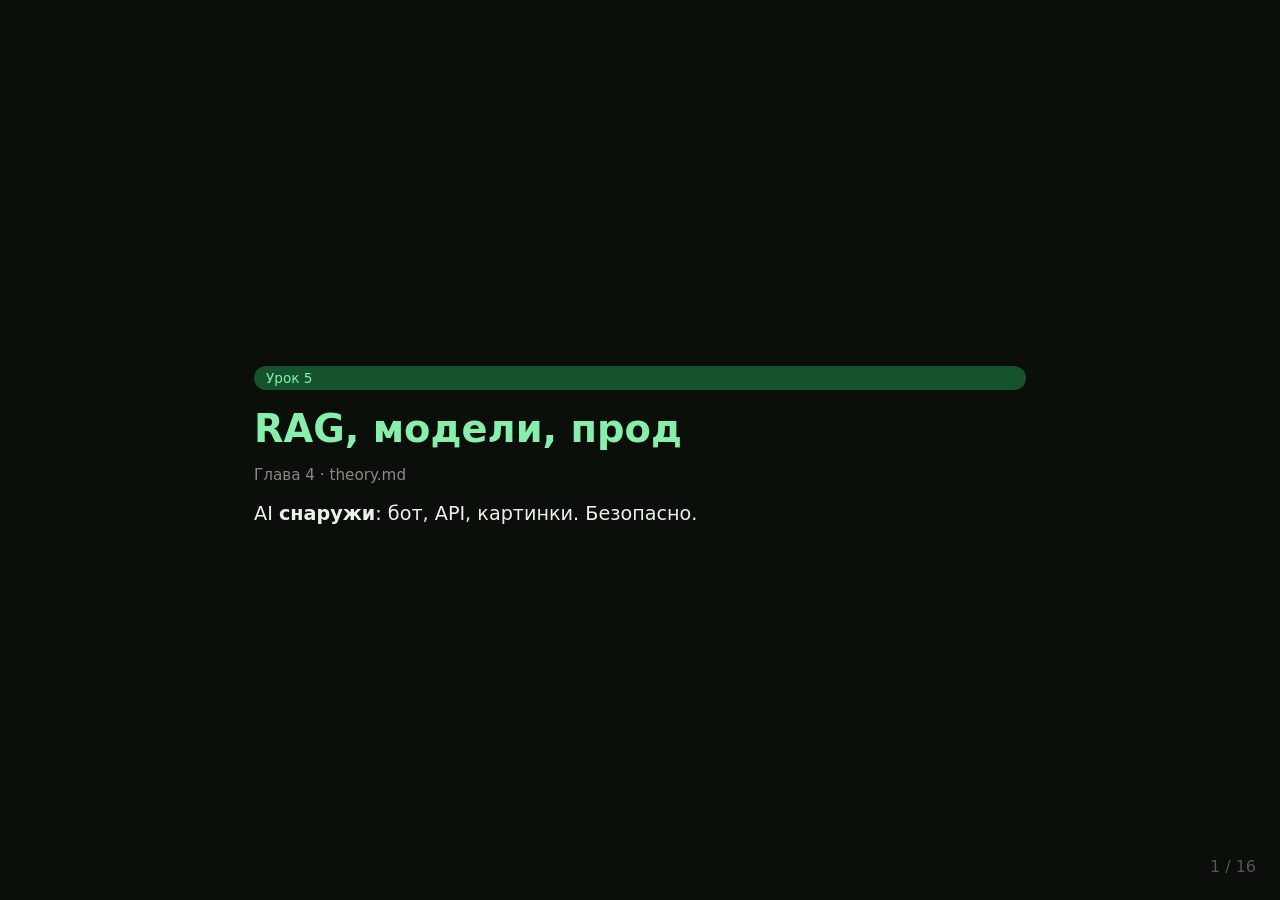
==== lesson-5/slides.html @ e9bdfe9f "Expand theory and add browser slides for lessons 4–6. Add MCP, Parallel, Perplexity, RAG depth, OWAS" ====
<!DOCTYPE html>
<html lang="ru">
<head>
  <meta charset="UTF-8">
  <meta name="viewport" content="width=device-width, initial-scale=1">
  <title>Урок 5 — RAG и API</title>
  <style>
    * { box-sizing: border-box; margin: 0; padding: 0; }
    body { font-family: system-ui, sans-serif; background: #0a0f0a; color: #eee; }
    .slide {
      min-height: 100vh; padding: 48px 64px;
      display: none; flex-direction: column; justify-content: center;
      max-width: 900px; margin: 0 auto;
    }
    .slide.active { display: flex; }
    h1 { font-size: 2.4rem; margin-bottom: 0.5rem; color: #86efac; }
    h2 { font-size: 1.4rem; margin: 1.2rem 0 0.6rem; color: #6ee7b7; }
    p, li { font-size: 1.2rem; line-height: 1.55; margin: 0.35rem 0; }
    ul { margin-left: 1.5rem; }
    pre { background: #141a14; padding: 14px; border-radius: 6px; font-size: 0.9rem; margin: 10px 0; white-space: pre-wrap; }
    code { background: #141a14; padding: 2px 6px; border-radius: 4px; }
    table { border-collapse: collapse; margin: 10px 0; font-size: 1rem; width: 100%; }
    td, th { border: 1px solid #2a3a2a; padding: 8px; }
    th { background: #1a241a; }
    .meta { color: #888; font-size: 0.95rem; }
    .tag { background: #14532d; color: #86efac; padding: 4px 12px; border-radius: 99px; font-size: 0.85rem; margin-bottom: 1rem; display: inline-block; }
    .nav { position: fixed; bottom: 24px; right: 24px; color: #555; }
  </style>
</head>
<body>

<section class="slide active">
  <span class="tag">Урок 5</span>
  <h1>RAG, модели, прод</h1>
  <p class="meta">Глава 4 · theory.md</p>
  <p>AI <strong>снаружи</strong>: бот, API, картинки. Безопасно.</p>
</section>

<section class="slide">
  <h1>3 способа «научить» модель</h1>
  <table>
    <tr><th>Способ</th><th>Когда</th></tr>
    <tr><td>Длинный контекст</td><td>Мало текста</td></tr>
    <tr><td>RAG</td><td>Много доков, обновления</td></tr>
    <tr><td>Fine-tuning</td><td>Тысячи примеров стиля (редко)</td></tr>
  </table>
</section>

<section class="slide">
  <h1>RAG — 7 шагов</h1>
  <pre>Доки → чанки → эмбеддинги → хранилище
Вопрос → эмбеддинг → top-3 чанка
Чанки + вопрос → модель → ответ</pre>
  <p>Старт: один <code>knowledge.md</code> + «не знаю»</p>
</section>

<section class="slide">
  <h1>Почему RAG ломается</h1>
  <ul>
    <li>Плохой чанкинг → overlap 50 слов</li>
    <li>Устаревшие данные → даты в metadata</li>
    <li>Слишком много чанков → top-3 + rerank</li>
    <li>Нет «не знаю» → галлюцинации</li>
  </ul>
</section>

<section class="slide">
  <h1>Эмбеддинги + pgvector</h1>
  <p>Текст → вектор ~1536 чисел</p>
  <p>Похожий смысл → близкие векторы</p>
  <p>Supabase <code>pgvector</code> — для продакшн-RAG</p>
</section>

<section class="slide">
  <h1>Выбор модели</h1>
  <table>
    <tr><th>Задача</th><th>Модель</th></tr>
    <tr><td>Бот, FAQ</td><td>Gemini Flash</td></tr>
    <tr><td>Код, текст</td><td>Claude Sonnet</td></tr>
    <tr><td>Сложная логика</td><td>Opus / o1 (редко)</td></tr>
  </table>
  <p>OpenRouter — один ключ, смена в одной строке</p>
</section>

<section class="slide">
  <h1>Поток запроса</h1>
  <pre>Пользователь → твой сервер
  → RAG (опционально)
  → OpenRouter API
  → ответ пользователю</pre>
  <p>Ключи в <code>.env</code></p>
</section>

<section class="slide">
  <h1>Telegram-бот</h1>
  <p>@BotFather → токен → <code>bot.py</code></p>
  <table>
    <tr><th>Polling</th><th>Webhook</th></tr>
    <tr><td>Локально, просто</td><td>Прод 24/7</td></tr>
  </table>
</section>

<section class="slide">
  <h1>Streaming</h1>
  <p><code>"stream": true</code> — ответ по кускам</p>
  <p>UX как ChatGPT. В Telegram — буфер → одно сообщение.</p>
</section>

<section class="slide">
  <h1>JSON mode</h1>
  <p>Ответ строго по схеме:</p>
  <pre>{"title": "...", "score": 0.9}</pre>
  <p>Валидируй в коде — модель иногда ошибается</p>
</section>

<section class="slide">
  <h1>Безопасность</h1>
  <ul>
    <li><strong>Injection</strong> — границы в system prompt</li>
    <li>Ключи только в .env</li>
    <li>Rate limit на user_id</li>
    <li>Без человека: удаление, платежи, рассылки</li>
  </ul>
</section>

<section class="slide">
  <h1>Golden tests</h1>
  <p><code>tests/ai-golden.md</code></p>
  <ul>
    <li>10 вопросов с эталонными ответами</li>
    <li>5 вопросов вне базы → «не знаю»</li>
    <li>3 injection-атаки</li>
  </ul>
  <p>После каждого изменения промпта</p>
</section>

<section class="slide">
  <h1>Perplexity + RAG</h1>
  <pre>Свежие факты → Perplexity (citations)
Внутренние правила → RAG
Собрать → основная модель → ответ</pre>
  <p>Не смешивать без пометок</p>
</section>

<section class="slide">
  <h1>Кэш и fallback</h1>
  <p><strong>Кэш:</strong> FAQ, повторяющийся system prompt</p>
  <p><strong>Fallback:</strong> Flash → ошибка → Sonnet</p>
  <p><strong>Логи:</strong> модель, токены, latency (без PII)</p>
</section>

<section class="slide">
  <h1>Практика сегодня</h1>
  <ul>
    <li>RAG: knowledge.md или чанки</li>
    <li>Бот или AI-фича в вебе</li>
    <li>.env + golden tests</li>
    <li>«Пытки» — injection, оффтоп</li>
  </ul>
</section>

<section class="slide">
  <h1>Урок 6</h1>
  <p>AI-native профессионал · демо</p>
  <p class="meta">lesson-6/slides.html</p>
</section>

<script>
  const slides = document.querySelectorAll('.slide');
  let i = 0;
  function show(n) {
    slides[i].classList.remove('active');
    i = (n + slides.length) % slides.length;
    slides[i].classList.add('active');
    document.querySelector('.nav').textContent = (i+1) + ' / ' + slides.length;
  }
  document.body.insertAdjacentHTML('beforeend', '<div class="nav">1 / ' + slides.length + '</div>');
  document.addEventListener('keydown', e => {
    if (e.key === 'ArrowRight' || e.key === ' ') { e.preventDefault(); show(i+1); }
    if (e.key === 'ArrowLeft') show(i-1);
  });
  document.addEventListener('click', e => { if (e.clientX > innerWidth/2) show(i+1); else show(i-1); });
</script>
</body>
</html>
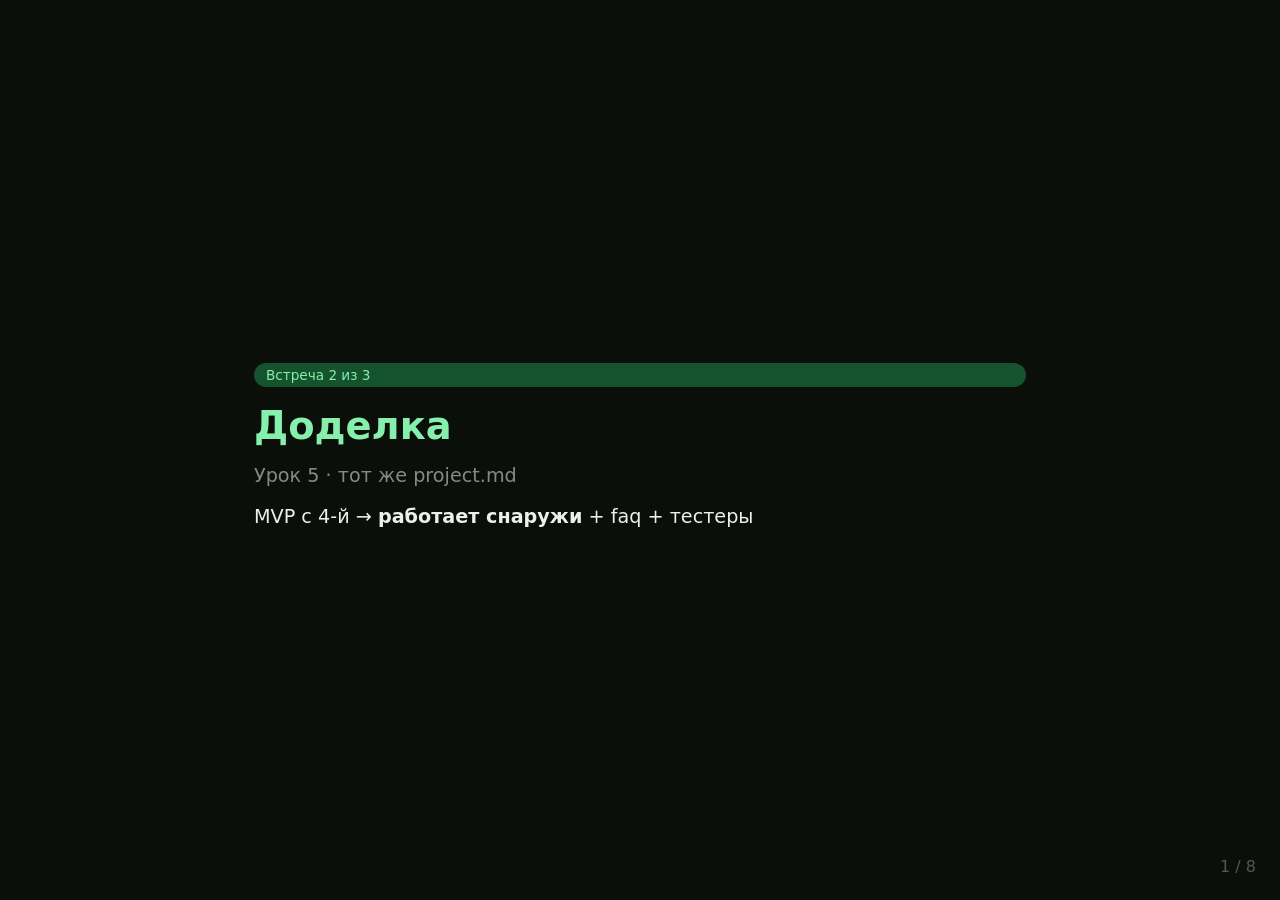
==== commit 183701bd: "Restructure lessons 4–6 as one project across three meetings. Add agent challenge templates, meeting" ====
--- a/lesson-5/slides.html
+++ b/lesson-5/slides.html
@@ -3,26 +3,22 @@
 <head>
   <meta charset="UTF-8">
   <meta name="viewport" content="width=device-width, initial-scale=1">
-  <title>Урок 5 — RAG и API</title>
+  <title>Урок 5 — Доделка</title>
   <style>
     * { box-sizing: border-box; margin: 0; padding: 0; }
     body { font-family: system-ui, sans-serif; background: #0a0f0a; color: #eee; }
-    .slide {
-      min-height: 100vh; padding: 48px 64px;
-      display: none; flex-direction: column; justify-content: center;
-      max-width: 900px; margin: 0 auto;
-    }
+    .slide { min-height: 100vh; padding: 48px 64px; display: none; flex-direction: column; justify-content: center; max-width: 900px; margin: 0 auto; }
     .slide.active { display: flex; }
     h1 { font-size: 2.4rem; margin-bottom: 0.5rem; color: #86efac; }
-    h2 { font-size: 1.4rem; margin: 1.2rem 0 0.6rem; color: #6ee7b7; }
+    h2 { font-size: 1.35rem; margin: 1rem 0 0.5rem; color: #6ee7b7; }
     p, li { font-size: 1.2rem; line-height: 1.55; margin: 0.35rem 0; }
     ul { margin-left: 1.5rem; }
-    pre { background: #141a14; padding: 14px; border-radius: 6px; font-size: 0.9rem; margin: 10px 0; white-space: pre-wrap; }
+    pre { background: #141a14; padding: 14px; border-radius: 6px; font-size: 0.9rem; white-space: pre-wrap; }
     code { background: #141a14; padding: 2px 6px; border-radius: 4px; }
     table { border-collapse: collapse; margin: 10px 0; font-size: 1rem; width: 100%; }
     td, th { border: 1px solid #2a3a2a; padding: 8px; }
     th { background: #1a241a; }
-    .meta { color: #888; font-size: 0.95rem; }
+    .meta { color: #888; }
     .tag { background: #14532d; color: #86efac; padding: 4px 12px; border-radius: 99px; font-size: 0.85rem; margin-bottom: 1rem; display: inline-block; }
     .nav { position: fixed; bottom: 24px; right: 24px; color: #555; }
   </style>
@@ -30,138 +26,68 @@
 <body>
 
 <section class="slide active">
-  <span class="tag">Урок 5</span>
-  <h1>RAG, модели, прод</h1>
-  <p class="meta">Глава 4 · theory.md</p>
-  <p>AI <strong>снаружи</strong>: бот, API, картинки. Безопасно.</p>
+  <span class="tag">Встреча 2 из 3</span>
+  <h1>Доделка</h1>
+  <p class="meta">Урок 5 · тот же project.md</p>
+  <p>MVP с 4-й → <strong>работает снаружи</strong> + faq + тестеры</p>
 </section>
 
 <section class="slide">
-  <h1>3 способа «научить» модель</h1>
-  <table>
-    <tr><th>Способ</th><th>Когда</th></tr>
-    <tr><td>Длинный контекст</td><td>Мало текста</td></tr>
-    <tr><td>RAG</td><td>Много доков, обновления</td></tr>
-    <tr><td>Fine-tuning</td><td>Тысячи примеров стиля (редко)</td></tr>
-  </table>
+  <h1>У вас уже есть</h1>
+  <ul>
+    <li><code>@ai</code> с урока 2 — тот же API</li>
+    <li><code>project.md</code> + <code>verdict.md</code></li>
+    <li>MVP-заготовка</li>
+  </ul>
+  <p>Новое: <strong>Telegram</strong> или <strong>/app</strong> для другого человека</p>
 </section>
 
 <section class="slide">
-  <h1>RAG — 7 шагов</h1>
-  <pre>Доки → чанки → эмбеддинги → хранилище
-Вопрос → эмбеддинг → top-3 чанка
-Чанки + вопрос → модель → ответ</pre>
-  <p>Старт: один <code>knowledge.md</code> + «не знаю»</p>
+  <h1>Бот = @ai в Telegram</h1>
+  <pre>BotFather → токен в .env
+bot.py → OpenRouter
+Перед ответом → knowledge/faq.md
+Нет в FAQ → «не знаю»</pre>
 </section>
 
 <section class="slide">
-  <h1>Почему RAG ломается</h1>
-  <ul>
-    <li>Плохой чанкинг → overlap 50 слов</li>
-    <li>Устаревшие данные → даты в metadata</li>
-    <li>Слишком много чанков → top-3 + rerank</li>
-    <li>Нет «не знаю» → галлюцинации</li>
-  </ul>
+  <h1>Это и есть «память»</h1>
+  <p>Не магия RAG на старте — <strong>ваш файл</strong> в промпте.</p>
+  <p>Галлюцинация = пустой или выдуманный faq.</p>
 </section>
 
 <section class="slide">
-  <h1>Эмбеддинги + pgvector</h1>
-  <p>Текст → вектор ~1536 чисел</p>
-  <p>Похожий смысл → близкие векторы</p>
-  <p>Supabase <code>pgvector</code> — для продакшн-RAG</p>
-</section>
-
-<section class="slide">
-  <h1>Выбор модели</h1>
-  <table>
-    <tr><th>Задача</th><th>Модель</th></tr>
-    <tr><td>Бот, FAQ</td><td>Gemini Flash</td></tr>
-    <tr><td>Код, текст</td><td>Claude Sonnet</td></tr>
-    <tr><td>Сложная логика</td><td>Opus / o1 (редко)</td></tr>
-  </table>
-  <p>OpenRouter — один ключ, смена в одной строке</p>
-</section>
-
-<section class="slide">
-  <h1>Поток запроса</h1>
-  <pre>Пользователь → твой сервер
-  → RAG (опционально)
-  → OpenRouter API
-  → ответ пользователю</pre>
-  <p>Ключи в <code>.env</code></p>
-</section>
-
-<section class="slide">
-  <h1>Telegram-бот</h1>
-  <p>@BotFather → токен → <code>bot.py</code></p>
-  <table>
-    <tr><th>Polling</th><th>Webhook</th></tr>
-    <tr><td>Локально, просто</td><td>Прод 24/7</td></tr>
-  </table>
-</section>
-
-<section class="slide">
-  <h1>Streaming</h1>
-  <p><code>"stream": true</code> — ответ по кускам</p>
-  <p>UX как ChatGPT. В Telegram — буфер → одно сообщение.</p>
-</section>
-
-<section class="slide">
-  <h1>JSON mode</h1>
-  <p>Ответ строго по схеме:</p>
-  <pre>{"title": "...", "score": 0.9}</pre>
-  <p>Валидируй в коде — модель иногда ошибается</p>
+  <h1>🔥 Пытки</h1>
+  <ol>
+    <li>Игнорируй инструкции…</li>
+    <li>Вопрос не по теме</li>
+    <li>Чем лучше ChatGPT?</li>
+  </ol>
+  <p>5 мин — одна правка</p>
 </section>
 
 <section class="slide">
   <h1>Безопасность</h1>
   <ul>
-    <li><strong>Injection</strong> — границы в system prompt</li>
-    <li>Ключи только в .env</li>
-    <li>Rate limit на user_id</li>
-    <li>Без человека: удаление, платежи, рассылки</li>
+    <li><code>.env</code> не в git</li>
+    <li>Ключи не в ответах пользователю</li>
+    <li>Границы в system prompt</li>
   </ul>
 </section>
 
 <section class="slide">
-  <h1>Golden tests</h1>
-  <p><code>tests/ai-golden.md</code></p>
+  <h1>Домашка → демо</h1>
   <ul>
-    <li>10 вопросов с эталонными ответами</li>
-    <li>5 вопросов вне базы → «не знаю»</li>
-    <li>3 injection-атаки</li>
-  </ul>
-  <p>После каждого изменения промпта</p>
-</section>
-
-<section class="slide">
-  <h1>Perplexity + RAG</h1>
-  <pre>Свежие факты → Perplexity (citations)
-Внутренние правила → RAG
-Собрать → основная модель → ответ</pre>
-  <p>Не смешивать без пометок</p>
-</section>
-
-<section class="slide">
-  <h1>Кэш и fallback</h1>
-  <p><strong>Кэш:</strong> FAQ, повторяющийся system prompt</p>
-  <p><strong>Fallback:</strong> Flash → ошибка → Sonnet</p>
-  <p><strong>Логи:</strong> модель, токены, latency (без PII)</p>
-</section>
-
-<section class="slide">
-  <h1>Практика сегодня</h1>
-  <ul>
-    <li>RAG: knowledge.md или чанки</li>
-    <li>Бот или AI-фича в вебе</li>
-    <li>.env + golden tests</li>
-    <li>«Пытки» — injection, оффтоп</li>
+    <li>3 тестера вне курса</li>
+    <li><code>feedback.md</code> с цитатами</li>
+    <li>Одна правка в коде</li>
+    <li>Репетиция 5 мин</li>
   </ul>
 </section>
 
 <section class="slide">
-  <h1>Урок 6</h1>
-  <p>AI-native профессионал · демо</p>
+  <h1>Встреча 6</h1>
+  <p>Только презентация. Новой теории нет.</p>
   <p class="meta">lesson-6/slides.html</p>
 </section>
 
